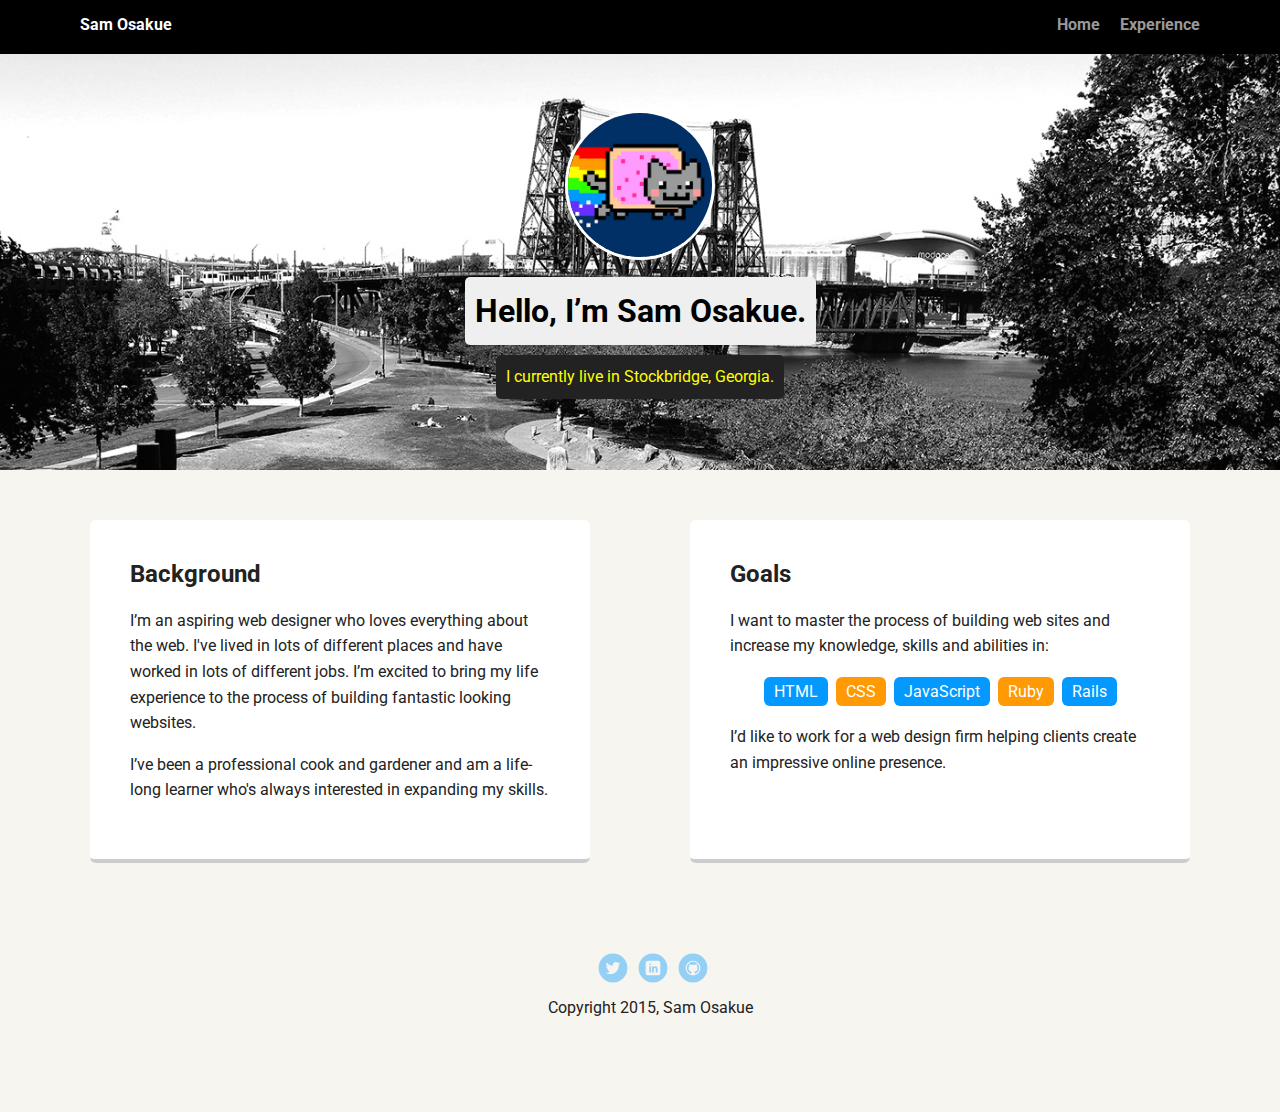
==== index.html @ 84c291b8 "First Changes" ====
<!doctype html>
<html lang="en">
<head>
  <meta charset="utf-8">
  <title>Sam Osakue's Profile</title>
  <meta name="viewport" content="width=device-width, initial-scale=1.0">
  <link rel="stylesheet" href="styles.css">
  <link href="https://fonts.googleapis.com/css?family=Muli%7CRoboto:400,300,500,700,900" rel="stylesheet"></head>
  <body>

    <div class="main-nav">
        <ul class="nav">
          <li class="name">Sam Osakue</li>
          <li><a href="#">Home</a></li>
          <li><a href="#">Experience</a></li>
        </ul>
    </div>

    <header>
      <img src="images/me.png" alt="Drawing of Sam Osakue" class="profile-image">
      <h1 class="tag name">Hello, I’m Sam Osakue.</h1>
      <p class="tag location">I currently live in Stockbridge, Georgia.</p>
    </header>

    <main class="flex">
      <div class="card">
        <h2>Background</h2>
        <p>I’m an aspiring web designer who loves everything about the web. I've lived in lots of different places and have worked in lots of different jobs. I’m excited to bring my life experience to the process of building fantastic looking websites.</p>
        <p>I’ve been a professional cook and gardener and am a life-long learner who's always interested in expanding my skills.</p>
      </div> 

      <div class="card">
        <h2>Goals</h2>
        <p>I want to master the process of building web sites and increase my knowledge, skills and abilities in:</p>
        <ul class="skills">
          <li>HTML</li>
          <li>CSS</li>
          <li>JavaScript</li>
          <li>Ruby</li>
          <li>Rails</li>
        </ul>
        <p>I’d like to work for a web design firm helping clients create an impressive online presence.</p>
      </div> 

    </main>
    <footer>
      <ul>
        <li><a href="#" class="social twitter">Twitter</a></li>
        <li><a href="#" class="social linkedin">LinkedIn</a></li>
        <li><a href="#" class="social github">Github</a></li>
      </ul>
      <p class="copyright">Copyright 2015, Sam Osakue</p>
    </footer>
  </body>
  </html>
---- styles.css ----
/* Global Layout Set-up */
* { 
  box-sizing: border-box;
}
  
body {
  margin: 0;
  padding: 0;
  text-align: center;
  font-family: 'Roboto', sans-serif;
  color: #222;
  background: #f7f5f0;
}
/* Link Styles */

a {
  text-decoration: none;
  color: #999;
}
a:hover {
  color: #6633ff;
}

/* Section Styles */

.main-nav {
  width: 100%;
  background: black;
  min-height: 30px;
  padding: 10px;
  position: fixed;
  text-align: center;
}
.nav {
  display: flex;
  justify-content: space-around;
  font-weight: 700;
  list-style-type: none;
  margin: 0 auto;
  padding: 0;
}

.nav .name {
    display: block;
    margin-right: auto;
    color: white;
}
.nav li {
  padding: 5px 10px 10px 10px;
}
.nav a {
  transition: all .5s;
}
.nav a:hover {
  color: white
}

header {
  text-align: center;
  background: url('images/portland.jpg') no-repeat top center ;
  background-size: cover;
  overflow: hidden;
  padding-top: 60px;
}
header {
  line-height: 1.5;
}
header .profile-image {
  margin-top: 50px;
  width: 150px;
  height: 150px;
  border-radius: 50%;
  border: 3px solid white;
  transition: all .5s;
}
header .profile-image:hover {
  transform: scale(1.2) rotate(5deg);
}
.tag {
  background-color: #efefef;
  color: black;
  padding: 10px;
  border-radius: 5px;
  display: table;
  margin: 10px auto;
} 
.location {
  background-color: #222;
  color: yellow;
}
.card {
  margin: 30px;
  padding: 20px 40px 40px;
  max-width: 500px;
  text-align: left;
  background: #fff;
  border-bottom: 4px solid #ccc;
  border-radius: 6px;
  transition: all .5s;
}
.card:hover {
  border-color: #ff99ff;
}

ul.skills {
  padding: 0;
  text-align: center;
}

.skills li {
  border-radius: 6px;
  display: inline-block;
  background: #ff9904;
  color: white;
  padding: 5px 10px;
  margin: 2px;
}

.skills li:nth-child(odd) {
  background: #0399ff;
}

footer {
  width: 100%;
  min-height: 30px;
  padding: 20px 0 40px 20px;
}

footer .copyright {
  top: -8px;
  font-size: .75em;
}

footer ul {
  list-style-type: none;
  margin: 0;
  padding: 0;
}

footer ul li {
  display: inline-block;
}

a.social {
  display: inline-block;
  text-indent: -9999px;
  margin-left: 5px;
  width: 30px;
  height: 30px;
  background-size: 30px 30px;
  opacity: .4;
  transition: all .5s;
}
a.twitter {
  background-image: url(images/twitter.svg);
}
a.linkedin {
  background-image: url(images/linkedin.svg);
}
a.github {
  background-image: url(images/github.svg);
}
a.social:hover {
  opacity: 1;
}
.clearfix {
  clear: both;
}

/* Styles for larger screens */
@media screen and (min-width: 720px) {
  
  .flex {
      display: -ms-flexbox;      /* TWEENER - IE 10 */
      display: flex; 
      max-width: 1200px;
      -ms-flex-pack: distribute;
      justify-content: space-around;
      margin: 0 auto;
  }

  header {
    min-height: 470px;
  }

  .nav {
    max-width: 1200px;
    padding: 0 30px;
  }


  main {
    padding-top: 20px;
  }

  main p {
    line-height: 1.6em;
  }

  footer {
    font-size: 1.3em;
    max-width: 1200px;
    margin: 40px auto;
  }

}
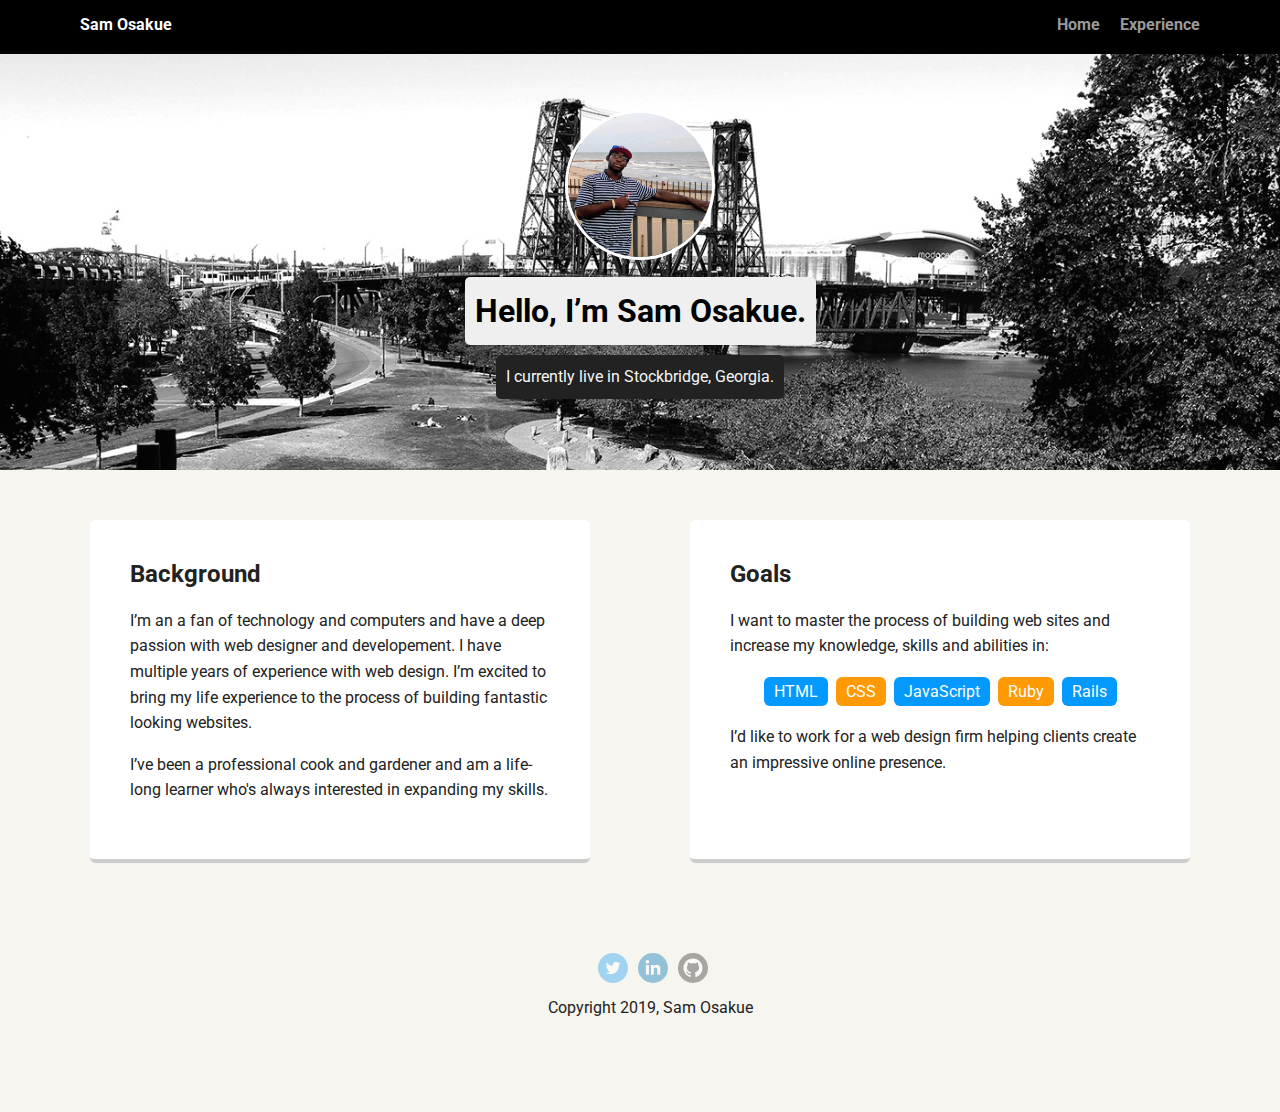
==== commit efab9d63: "Update to website" ====
--- a/index.html
+++ b/index.html
@@ -17,7 +17,7 @@
     </div>
 
     <header>
-      <img src="images/me.png" alt="Drawing of Sam Osakue" class="profile-image">
+      <img src="images/myphoto.jpg" alt="A Photo of Sam Osakue" class="profile-image">
       <h1 class="tag name">Hello, I’m Sam Osakue.</h1>
       <p class="tag location">I currently live in Stockbridge, Georgia.</p>
     </header>
@@ -25,7 +25,8 @@
     <main class="flex">
       <div class="card">
         <h2>Background</h2>
-        <p>I’m an aspiring web designer who loves everything about the web. I've lived in lots of different places and have worked in lots of different jobs. I’m excited to bring my life experience to the process of building fantastic looking websites.</p>
+        <p>I’m an a fan of technology and computers and have a deep passion with web designer and developement. 
+           I have multiple years of experience with web design. I’m excited to bring my life experience to the process of building fantastic looking websites.</p>
         <p>I’ve been a professional cook and gardener and am a life-long learner who's always interested in expanding my skills.</p>
       </div> 
 
@@ -49,7 +50,7 @@
         <li><a href="#" class="social linkedin">LinkedIn</a></li>
         <li><a href="#" class="social github">Github</a></li>
       </ul>
-      <p class="copyright">Copyright 2015, Sam Osakue</p>
+      <p class="copyright">Copyright 2019, Sam Osakue</p>
     </footer>
   </body>
   </html>
--- a/styles.css
+++ b/styles.css
@@ -86,7 +86,7 @@
 } 
 .location {
   background-color: #222;
-  color: yellow;
+  color: whitesmoke;
 }
 .card {
   margin: 30px;
@@ -99,7 +99,7 @@
   transition: all .5s;
 }
 .card:hover {
-  border-color: #ff99ff;
+  border-color: #6a5beb;
 }
 
 ul.skills {
@@ -152,13 +152,13 @@
   transition: all .5s;
 }
 a.twitter {
-  background-image: url(images/twitter.svg);
+  background-image: url(images/iconfinder_twitter.svg);
 }
 a.linkedin {
-  background-image: url(images/linkedin.svg);
+  background-image: url(images/iconfinder_linkedin.svg);
 }
 a.github {
-  background-image: url(images/github.svg);
+  background-image: url(images/iconfinder_github.svg);
 }
 a.social:hover {
   opacity: 1;
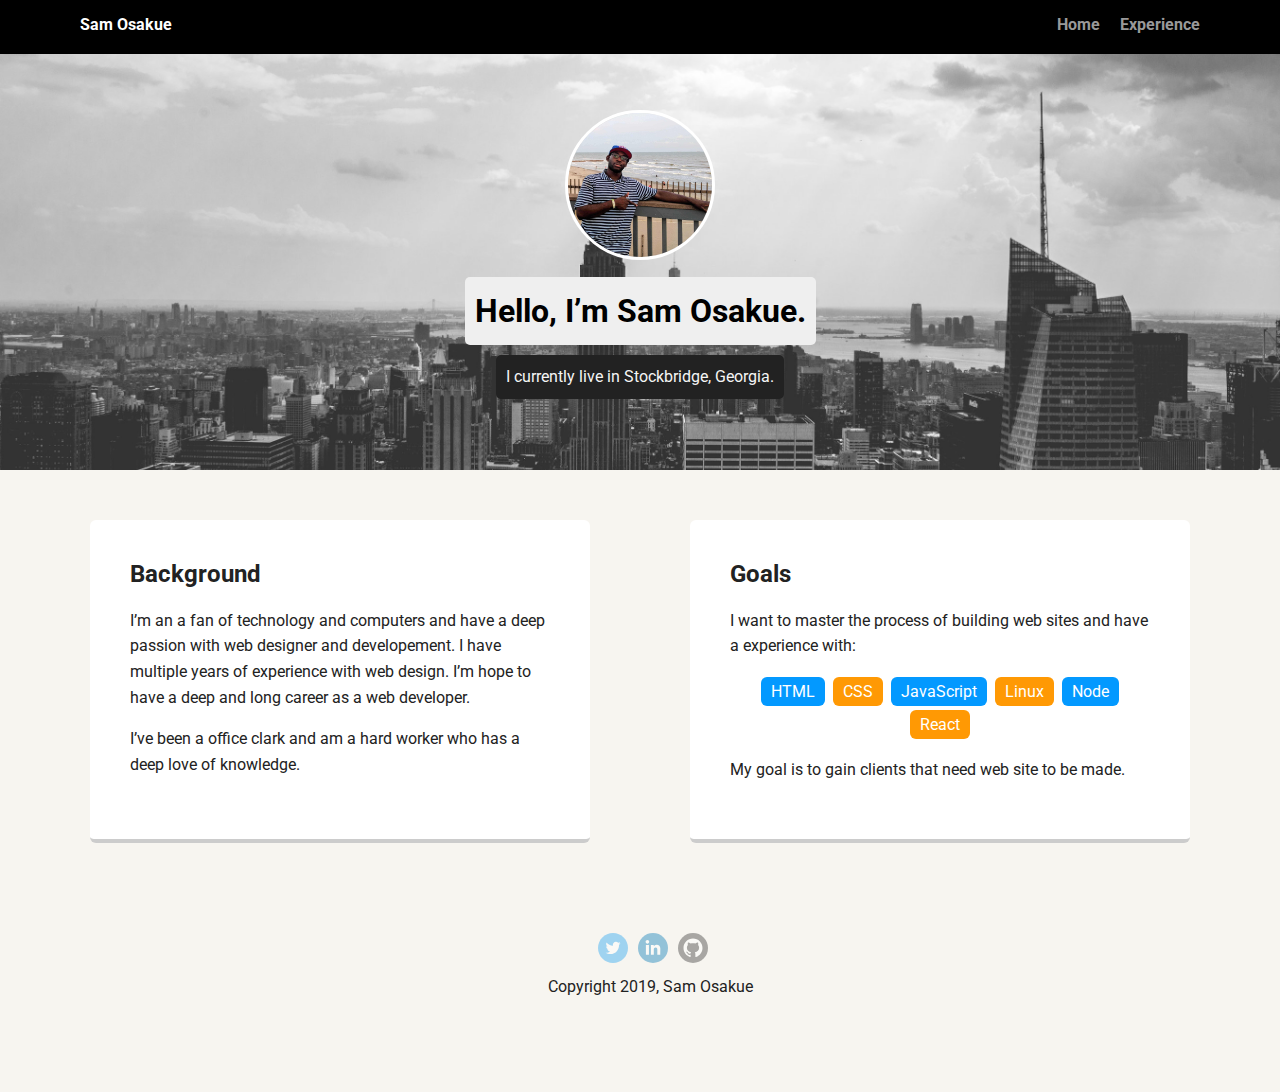
==== commit a2999d81: "Third update" ====
--- a/index.html
+++ b/index.html
@@ -11,8 +11,8 @@
     <div class="main-nav">
         <ul class="nav">
           <li class="name">Sam Osakue</li>
-          <li><a href="#">Home</a></li>
-          <li><a href="#">Experience</a></li>
+          <li><a href="index.html">Home</a></li>
+          <li><a href="experience.html">Experience</a></li>
         </ul>
     </div>
 
@@ -26,29 +26,30 @@
       <div class="card">
         <h2>Background</h2>
         <p>I’m an a fan of technology and computers and have a deep passion with web designer and developement. 
-           I have multiple years of experience with web design. I’m excited to bring my life experience to the process of building fantastic looking websites.</p>
-        <p>I’ve been a professional cook and gardener and am a life-long learner who's always interested in expanding my skills.</p>
+           I have multiple years of experience with web design. I’m hope to have a deep and long career as a web developer.</p>
+        <p>I’ve been a office clark and am a hard worker who has a deep love of knowledge.</p>
       </div> 
 
       <div class="card">
         <h2>Goals</h2>
-        <p>I want to master the process of building web sites and increase my knowledge, skills and abilities in:</p>
+        <p>I want to master the process of building web sites and have a experience with:</p>
         <ul class="skills">
           <li>HTML</li>
           <li>CSS</li>
           <li>JavaScript</li>
-          <li>Ruby</li>
-          <li>Rails</li>
+          <li>Linux</li>
+          <li>Node</li>
+          <li>React</li>
         </ul>
-        <p>I’d like to work for a web design firm helping clients create an impressive online presence.</p>
+        <p>My goal is to gain clients that need web site to be made.</p>
       </div> 
 
     </main>
     <footer>
       <ul>
-        <li><a href="#" class="social twitter">Twitter</a></li>
-        <li><a href="#" class="social linkedin">LinkedIn</a></li>
-        <li><a href="#" class="social github">Github</a></li>
+        <li><a href="https://twitter.com/tharealsamo" target="_blank" class="social twitter">Twitter</a></li>
+        <li><a href="https://www.linkedin.com/in/ikponmwosa-sam-osakue-778baa122" target="_blank" class="social linkedin">LinkedIn</a></li>
+        <li><a href="https://github.com/samosakue" target="_blank" class="social github">Github</a></li>
       </ul>
       <p class="copyright">Copyright 2019, Sam Osakue</p>
     </footer>
--- a/styles.css
+++ b/styles.css
@@ -57,7 +57,7 @@
 
 header {
   text-align: center;
-  background: url('images/portland.jpg') no-repeat top center ;
+  background: url('images/nyc.jpg') no-repeat top center ;
   background-size: cover;
   overflow: hidden;
   padding-top: 60px;
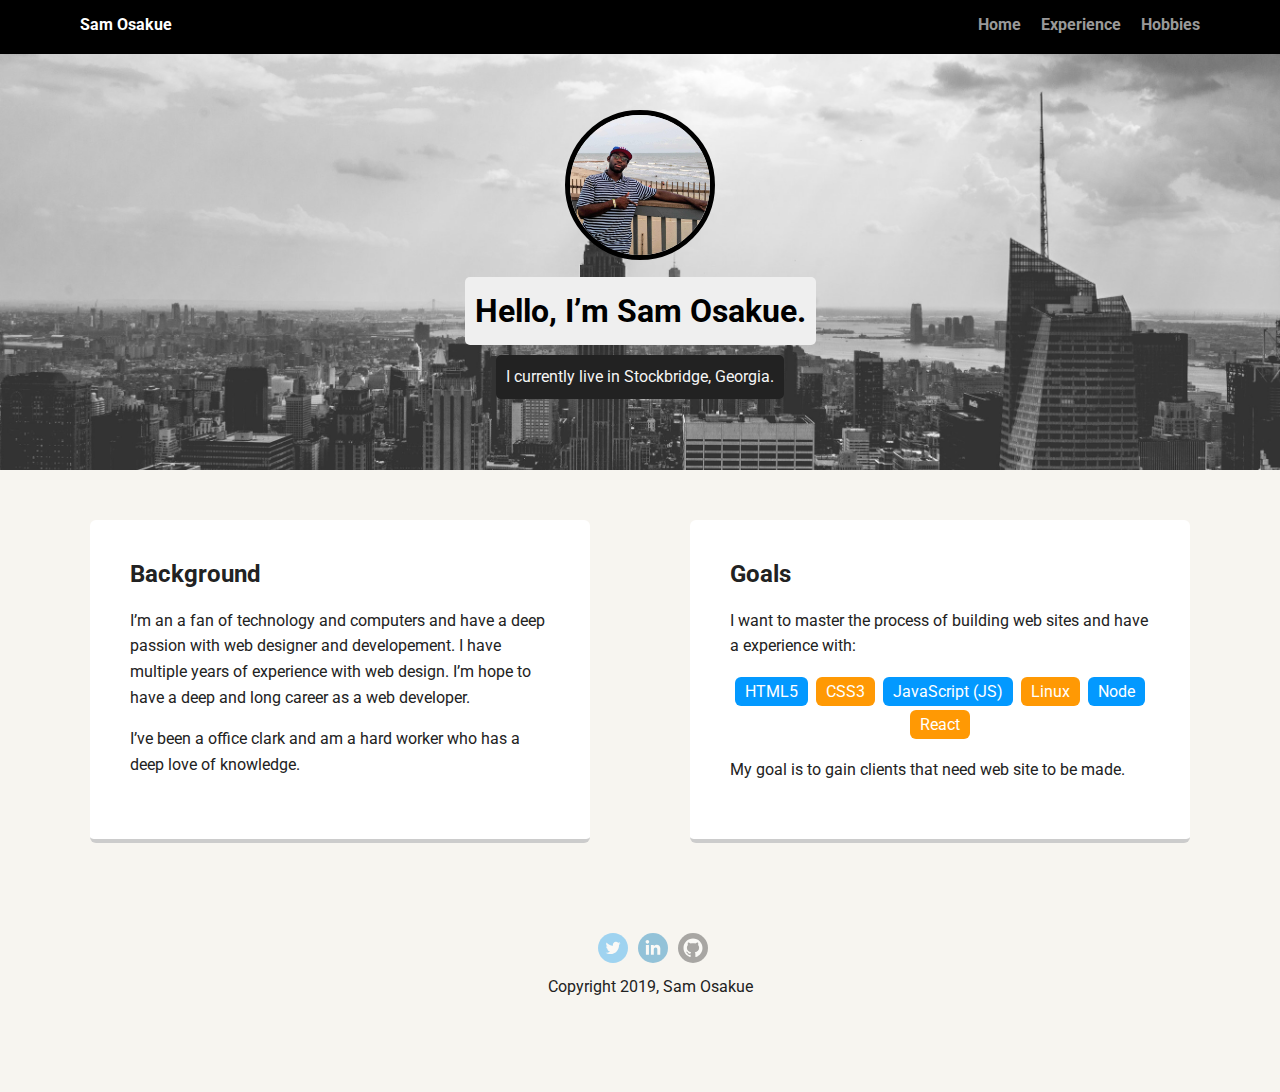
==== commit 3c61c9c6: "Completed Draft" ====
--- a/index.html
+++ b/index.html
@@ -8,13 +8,14 @@
   <link href="https://fonts.googleapis.com/css?family=Muli%7CRoboto:400,300,500,700,900" rel="stylesheet"></head>
   <body>
 
-    <div class="main-nav">
+    <nav class="main-nav">
         <ul class="nav">
           <li class="name">Sam Osakue</li>
           <li><a href="index.html">Home</a></li>
           <li><a href="experience.html">Experience</a></li>
+          <li><a href="hobbies.html">Hobbies</a></li>
         </ul>
-    </div>
+      </nav>
 
     <header>
       <img src="images/myphoto.jpg" alt="A Photo of Sam Osakue" class="profile-image">
@@ -23,26 +24,26 @@
     </header>
 
     <main class="flex">
-      <div class="card">
+      <section class="card">
         <h2>Background</h2>
         <p>I’m an a fan of technology and computers and have a deep passion with web designer and developement. 
            I have multiple years of experience with web design. I’m hope to have a deep and long career as a web developer.</p>
         <p>I’ve been a office clark and am a hard worker who has a deep love of knowledge.</p>
-      </div> 
+      </section> 
 
-      <div class="card">
+      <section class="card">
         <h2>Goals</h2>
         <p>I want to master the process of building web sites and have a experience with:</p>
         <ul class="skills">
-          <li>HTML</li>
-          <li>CSS</li>
-          <li>JavaScript</li>
+          <li>HTML5</li>
+          <li>CSS3</li>
+          <li>JavaScript (JS)</li>
           <li>Linux</li>
           <li>Node</li>
           <li>React</li>
         </ul>
         <p>My goal is to gain clients that need web site to be made.</p>
-      </div> 
+      </section> 
 
     </main>
     <footer>
--- a/styles.css
+++ b/styles.css
@@ -70,11 +70,11 @@
   width: 150px;
   height: 150px;
   border-radius: 50%;
-  border: 3px solid white;
+  border: 5px solid black;
   transition: all .5s;
 }
 header .profile-image:hover {
-  transform: scale(1.2) rotate(5deg);
+  transform: scale(1.15) rotate(5deg);
 }
 .tag {
   background-color: #efefef;
@@ -101,6 +101,14 @@
 .card:hover {
   border-color: #6a5beb;
 }
+.card img{
+  align-self: center;
+  text-align: center;
+  max-width: 200px;
+  max-height: 200px;
+  border: 5px solid black;
+  width: 60vw;
+}
 
 ul.skills {
   padding: 0;
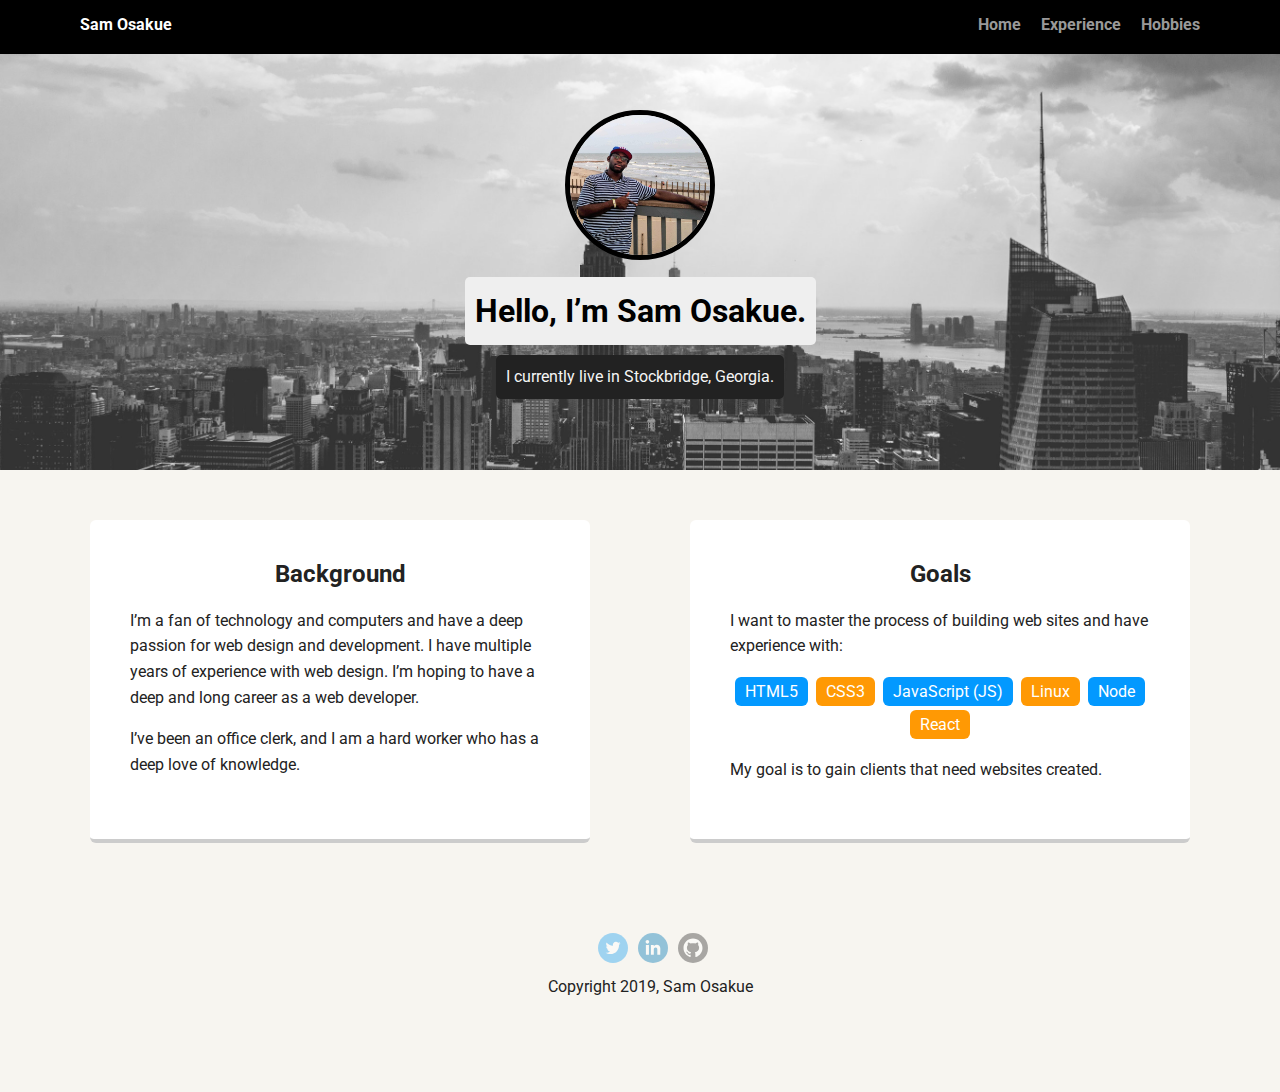
==== commit f658ac49: "Final Draft (update)" ====
--- a/index.html
+++ b/index.html
@@ -26,14 +26,14 @@
     <main class="flex">
       <section class="card">
         <h2>Background</h2>
-        <p>I’m an a fan of technology and computers and have a deep passion with web designer and developement. 
-           I have multiple years of experience with web design. I’m hope to have a deep and long career as a web developer.</p>
-        <p>I’ve been a office clark and am a hard worker who has a deep love of knowledge.</p>
+        <p>I’m a fan of technology and computers and have a deep passion for web design and development. 
+           I have multiple years of experience with web design. I’m hoping to have a deep and long career as a web developer.</p>
+        <p>I’ve been an office clerk, and I am a hard worker who has a deep love of knowledge.</p>
       </section> 
 
       <section class="card">
         <h2>Goals</h2>
-        <p>I want to master the process of building web sites and have a experience with:</p>
+        <p>I want to master the process of building web sites and have experience with:</p>
         <ul class="skills">
           <li>HTML5</li>
           <li>CSS3</li>
@@ -42,7 +42,7 @@
           <li>Node</li>
           <li>React</li>
         </ul>
-        <p>My goal is to gain clients that need web site to be made.</p>
+        <p>My goal is to gain clients that need websites created.</p>
       </section> 
 
     </main>
--- a/styles.css
+++ b/styles.css
@@ -110,6 +110,17 @@
   width: 60vw;
 }
 
+.card h2{
+  text-align: center;
+}
+
+.center {
+  display: block;
+  margin-left: auto;
+  margin-right: auto;
+  width: 50%;
+}
+
 ul.skills {
   padding: 0;
   text-align: center;
